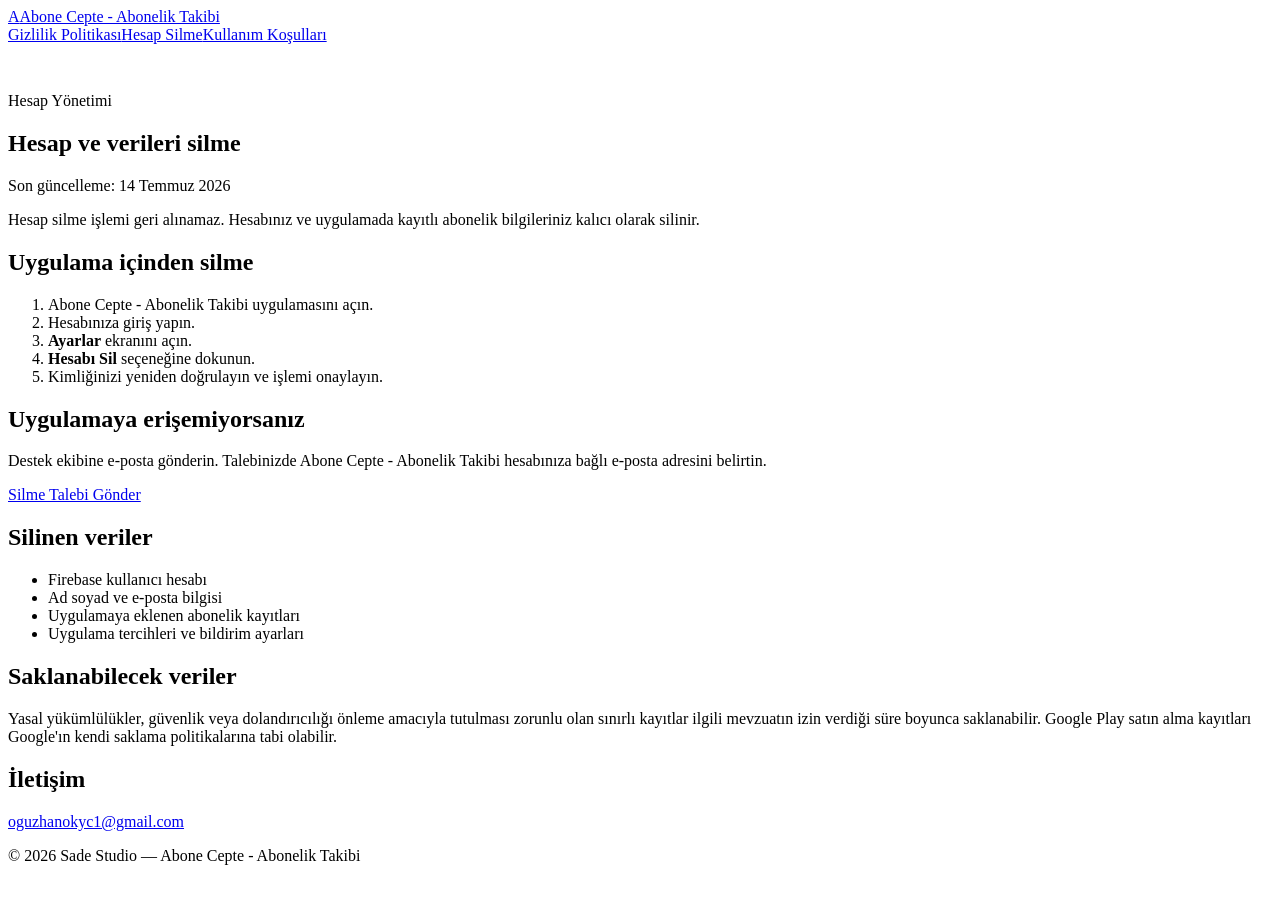
==== account-deletion.html @ 5ff7c4c9 "Create account-deletion.html" ====
<!doctype html><html lang="tr"><head><meta charset="utf-8"><meta name="viewport" content="width=device-width,initial-scale=1"><meta name="description" content="Abone Cepte - Abonelik Takibi hesabı ve kullanıcı verileri silme talimatları."><title>Hesap Silme — Abone Cepte - Abonelik Takibi</title><link rel="stylesheet" href="styles.css"></head><body>
<header class="site-header"><div class="container nav">
<a class="brand" href="index.html"><span class="brand-mark">A</span><span>Abone Cepte - Abonelik Takibi</span></a>
<nav class="nav-links"><a href="privacy.html">Gizlilik Politikası</a><a href="account-deletion.html">Hesap Silme</a><a href="terms.html">Kullanım Koşulları</a></nav>
</div></header>
<main class="container"><article class="content-card" style="margin-top:48px"><p class="eyebrow">Hesap Yönetimi</p><h1>Hesap ve verileri silme</h1><p class="meta">Son güncelleme: 14 Temmuz 2026</p>
<div class="notice danger">Hesap silme işlemi geri alınamaz. Hesabınız ve uygulamada kayıtlı abonelik bilgileriniz kalıcı olarak silinir.</div>
<h2>Uygulama içinden silme</h2><ol class="steps"><li>Abone Cepte - Abonelik Takibi uygulamasını açın.</li><li>Hesabınıza giriş yapın.</li><li><strong>Ayarlar</strong> ekranını açın.</li><li><strong>Hesabı Sil</strong> seçeneğine dokunun.</li><li>Kimliğinizi yeniden doğrulayın ve işlemi onaylayın.</li></ol>
<h2>Uygulamaya erişemiyorsanız</h2><p>Destek ekibine e-posta gönderin. Talebinizde Abone Cepte - Abonelik Takibi hesabınıza bağlı e-posta adresini belirtin.</p>
<div class="actions" style="justify-content:flex-start"><a class="button" href="mailto:oguzhanokyc1@gmail.com?subject=Abone Cepte - Abonelik Takibi%20Hesap%20Silme%20Talebi">Silme Talebi Gönder</a></div>
<h2>Silinen veriler</h2><ul><li>Firebase kullanıcı hesabı</li><li>Ad soyad ve e-posta bilgisi</li><li>Uygulamaya eklenen abonelik kayıtları</li><li>Uygulama tercihleri ve bildirim ayarları</li></ul>
<h2>Saklanabilecek veriler</h2><p>Yasal yükümlülükler, güvenlik veya dolandırıcılığı önleme amacıyla tutulması zorunlu olan sınırlı kayıtlar ilgili mevzuatın izin verdiği süre boyunca saklanabilir. Google Play satın alma kayıtları Google'ın kendi saklama politikalarına tabi olabilir.</p>
<h2>İletişim</h2><p><a href="mailto:oguzhanokyc1@gmail.com">oguzhanokyc1@gmail.com</a></p>
</article></main><footer><div class="container">© 2026 Sade Studio — Abone Cepte - Abonelik Takibi</div></footer></body></html>
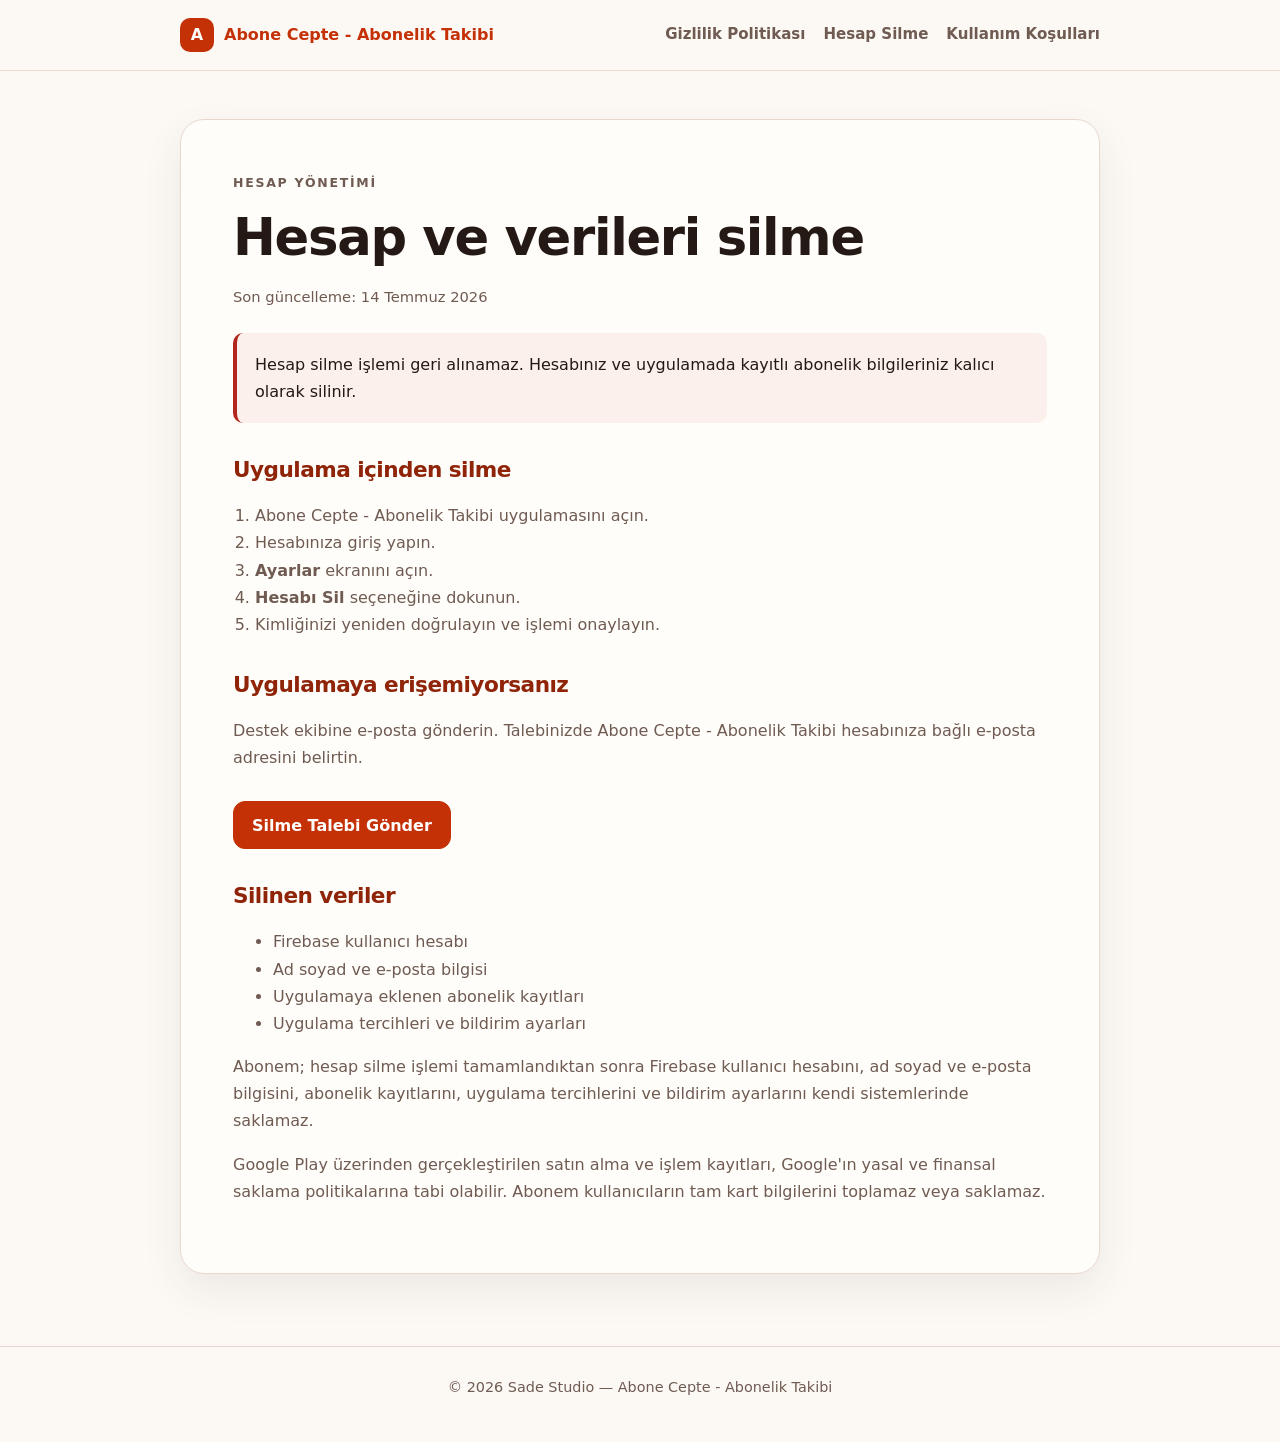
==== commit d1bb245f: "Update account-deletion.html" ====
--- a/account-deletion.html
+++ b/account-deletion.html
@@ -9,6 +9,16 @@
 <h2>Uygulamaya erişemiyorsanız</h2><p>Destek ekibine e-posta gönderin. Talebinizde Abone Cepte - Abonelik Takibi hesabınıza bağlı e-posta adresini belirtin.</p>
 <div class="actions" style="justify-content:flex-start"><a class="button" href="mailto:oguzhanokyc1@gmail.com?subject=Abone Cepte - Abonelik Takibi%20Hesap%20Silme%20Talebi">Silme Talebi Gönder</a></div>
 <h2>Silinen veriler</h2><ul><li>Firebase kullanıcı hesabı</li><li>Ad soyad ve e-posta bilgisi</li><li>Uygulamaya eklenen abonelik kayıtları</li><li>Uygulama tercihleri ve bildirim ayarları</li></ul>
-<h2>Saklanabilecek veriler</h2><p>Yasal yükümlülükler, güvenlik veya dolandırıcılığı önleme amacıyla tutulması zorunlu olan sınırlı kayıtlar ilgili mevzuatın izin verdiği süre boyunca saklanabilir. Google Play satın alma kayıtları Google'ın kendi saklama politikalarına tabi olabilir.</p>
-<h2>İletişim</h2><p><a href="mailto:oguzhanokyc1@gmail.com">oguzhanokyc1@gmail.com</a></p>
+<p>
+  Abonem; hesap silme işlemi tamamlandıktan sonra Firebase kullanıcı
+  hesabını, ad soyad ve e-posta bilgisini, abonelik kayıtlarını,
+  uygulama tercihlerini ve bildirim ayarlarını kendi sistemlerinde
+  saklamaz.
+</p>
+
+<p>
+  Google Play üzerinden gerçekleştirilen satın alma ve işlem kayıtları,
+  Google'ın yasal ve finansal saklama politikalarına tabi olabilir.
+  Abonem kullanıcıların tam kart bilgilerini toplamaz veya saklamaz.
+</p>
 </article></main><footer><div class="container">© 2026 Sade Studio — Abone Cepte - Abonelik Takibi</div></footer></body></html>
--- a/styles.css
+++ b/styles.css
@@ -0,0 +1,2 @@
+:root{--p:#c53107;--pd:#8f2408;--bg:#fcf9f5;--s:#fffdf9;--t:#251915;--m:#6f5b52;--b:#ead8cf;--d:#b3261e;--sh:0 16px 40px rgba(52,30,20,.08)}
+*{box-sizing:border-box}html{scroll-behavior:smooth}body{margin:0;font-family:Inter,ui-sans-serif,system-ui,-apple-system,BlinkMacSystemFont,"Segoe UI",sans-serif;background:var(--bg);color:var(--t);line-height:1.7}a{color:var(--p)}.container{width:min(920px,calc(100% - 32px));margin:0 auto}.site-header{position:sticky;top:0;z-index:10;border-bottom:1px solid rgba(234,216,207,.85);background:rgba(252,249,245,.92);backdrop-filter:blur(14px)}.nav{min-height:70px;display:flex;align-items:center;justify-content:space-between;gap:24px}.brand{display:inline-flex;align-items:center;gap:10px;color:var(--p);font-weight:900;text-decoration:none}.brand-mark{width:34px;height:34px;display:grid;place-items:center;border-radius:10px;background:var(--p);color:#fff}.nav-links{display:flex;flex-wrap:wrap;gap:18px}.nav-links a{color:var(--m);text-decoration:none;font-size:.94rem;font-weight:700}.nav-links a:hover{color:var(--p)}.hero{padding:88px 0 54px;text-align:center}.hero-card,.content-card{background:var(--s);border:1px solid var(--b);border-radius:24px;box-shadow:var(--sh)}.hero-card{padding:56px 28px}.eyebrow{margin:0 0 12px;color:var(--p);font-size:.78rem;font-weight:900;letter-spacing:.14em;text-transform:uppercase}h1,h2,h3{line-height:1.25;letter-spacing:-.025em}h1{margin:0;font-size:clamp(2.1rem,7vw,4.3rem)}.hero p{max-width:680px;margin:20px auto 0;color:var(--m);font-size:1.08rem}.actions{margin-top:30px;display:flex;justify-content:center;flex-wrap:wrap;gap:12px}.button{display:inline-flex;align-items:center;justify-content:center;min-height:48px;padding:0 18px;border-radius:12px;border:1px solid var(--p);background:var(--p);color:#fff;text-decoration:none;font-weight:900}.button.secondary{background:transparent;color:var(--p)}main{padding-bottom:72px}.content-card{padding:clamp(24px,5vw,52px)}.content-card h1{font-size:clamp(2rem,6vw,3.2rem)}.content-card h2{margin-top:34px;color:var(--pd);font-size:1.35rem}.content-card p,.content-card li{color:var(--m)}.notice{margin:24px 0;padding:18px;border-left:4px solid var(--p);border-radius:10px;background:rgba(197,49,7,.06)}.danger{border-left-color:var(--d);background:rgba(179,38,30,.06)}.meta{color:var(--m);font-size:.92rem}.steps{padding-left:22px}footer{border-top:1px solid var(--b);padding:28px 0 42px;color:var(--m);font-size:.9rem;text-align:center}@media(max-width:680px){.nav{align-items:flex-start;flex-direction:column;padding:14px 0}.nav-links{gap:12px}.hero{padding-top:42px}.hero-card{padding:40px 20px}}
